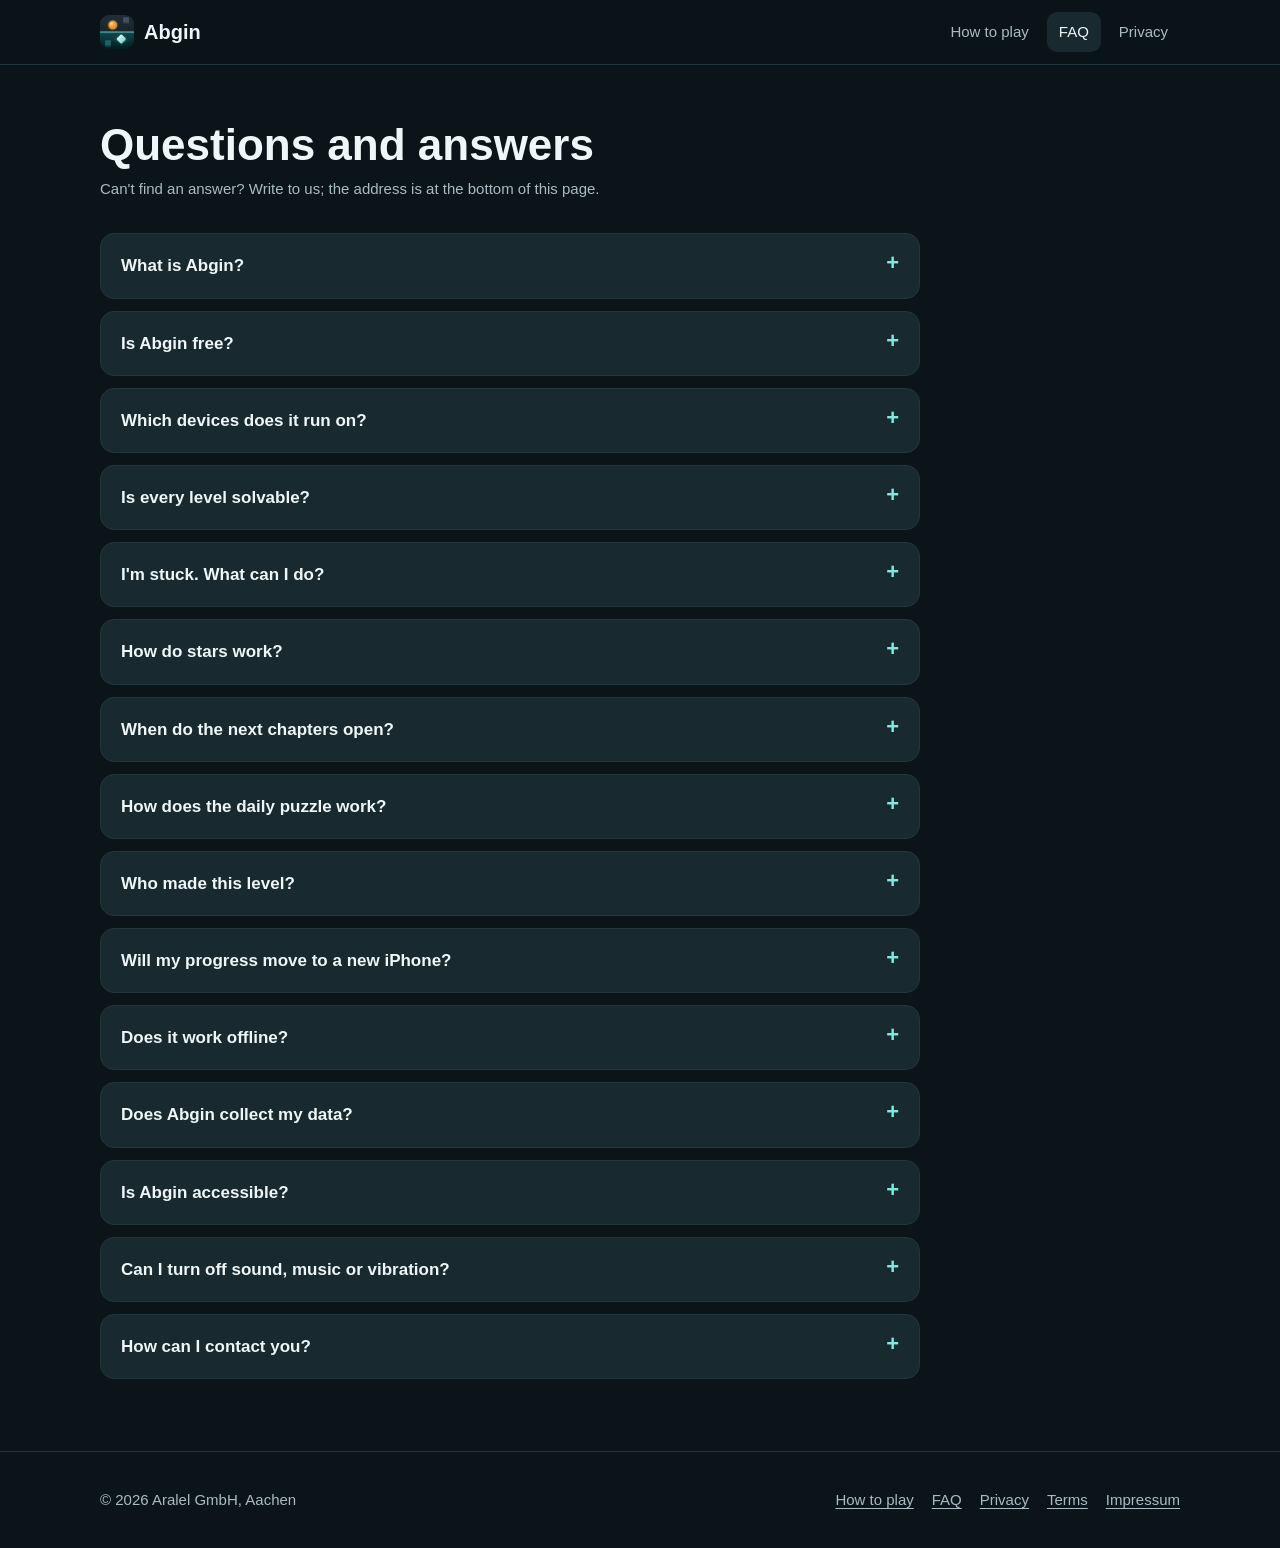
==== faq.html @ dc17db9b "feat: update legal information, add website landing page, and" ====
<!doctype html>
<html lang="en">
<head>
  <meta charset="utf-8">
  <meta name="viewport" content="width=device-width, initial-scale=1, viewport-fit=cover">
  <title>Abgin – Questions and answers</title>
  <meta name="description" content="Answers about Abgin: price, devices, stars, chapters, the daily puzzle, iCloud, privacy and accessibility.">
  <meta name="theme-color" content="#0b1418">
  <link rel="icon" href="assets/favicon-64.png" type="image/png">
  <link rel="apple-touch-icon" href="assets/apple-touch-icon.png">
  <link rel="stylesheet" href="style.css">
</head>
<body>
  <a class="skip-link" href="#main">Skip to content</a>
  <header class="site-header">
    <div class="wrap">
      <a class="brand" href="index.html"><img src="assets/icon-512.png" alt="" width="34" height="34">Abgin</a>
      <nav class="site-nav" aria-label="Main">
        <a href="how-to-play.html">How to play</a>
        <a href="faq.html" aria-current="page">FAQ</a>
        <a href="privacy.html">Privacy</a>
      </nav>
    </div>
  </header>

  <main id="main" class="page">
    <div class="wrap">
      <h1>Questions and answers</h1>
      <p class="updated">Can't find an answer? Write to us; the address is at the bottom of this page.</p>
      <div class="faq">
        <details><summary>What is Abgin?</summary><p>A calm puzzle game for iPhone. Every swipe moves two pieces: an amber circle on the top board and its reflection, a teal diamond, on the board below the water. Up and down move both the same way, left and right are mirrored. You win when both reach their rings on the same move. <a href="how-to-play.html">How to play</a></p></details>
        <details><summary>Is Abgin free?</summary><p>Yes. Abgin is free to download and play, with a small banner ad at the bottom of the screen. There are no in-app purchases, no subscriptions and no currencies.</p></details>
        <details><summary>Which devices does it run on?</summary><p>iPhone with iOS 18 or later.</p></details>
        <details><summary>Is every level solvable?</summary><p>Yes. Every level is checked by a solver that tries every possible sequence of swipes. The solver also sets each level's par: the fewest moves that solve it.</p></details>
        <details><summary>I'm stuck. What can I do?</summary><p>Undo as many moves as you like, or restart; a restart can be undone too. For a nudge, tap the light bulb: after a short ad, an arrow shows the best next move. If no ad is available, the hint is free.</p></details>
        <details><summary>How do stars work?</summary><p>Solve a level in par moves for three stars, within about a third more moves for two, and any solve earns one. A hint does not cost you stars.</p></details>
        <details><summary>When do the next chapters open?</summary><ul><li>Still water: solve 12 levels of First light.</li><li>Frost: solve 20 levels of Still water.</li><li>Locks: earn 120 stars.</li><li>Twin glass: earn 180 stars.</li></ul><p>Inside a chapter, the next three unsolved levels are always open, so one hard level never blocks you.</p></details>
        <details><summary>How does the daily puzzle work?</summary><p>After 12 levels of First light, a new puzzle appears every day at midnight, your local time. Solve one each day to build a streak. If you miss one or two days, you can keep your streak for 5 stars; after three missed days it starts again.</p></details>
        <details><summary>Who made this level?</summary><p>Every level shows its creator while you play, like "by Aralel".</p></details>
        <details><summary>Will my progress move to a new iPhone?</summary><p>Yes, if iCloud is turned on for Abgin. Your stars, solved levels and streak sync through your own iCloud account. Progress from two devices is combined, keeping the best result for each level.</p></details>
        <details><summary>Does it work offline?</summary><p>Yes. Everything works without a connection. Ads need one; without an ad, hints are free.</p></details>
        <details><summary>Does Abgin collect my data?</summary><p>There is no account and no analytics. Ads come from Google AdMob: where the law requires it, Google's consent form asks for your choices first, and you can change them any time in Settings → Privacy options. If the app crashes, a technical error report without personal details helps us fix it. Details in the <a href="privacy.html">privacy policy</a>.</p></details>
        <details><summary>Is Abgin accessible?</summary><p>The game supports VoiceOver (move with the four direction actions instead of swiping), Dynamic Type and Reduce Motion. The two pieces have different shapes, not only different colours, and doors and switches are paired by letter.</p></details>
        <details><summary>Can I turn off sound, music or vibration?</summary><p>Yes, in Settings. Abgin also follows the silent switch and plays alongside your own music.</p></details>
        <details><summary>How can I contact you?</summary><p>Write to <a href="mailto:support@aralel.com">support@aralel.com</a>. We read every message.</p></details>
      </div>
    </div>
  </main>

  <footer class="site-footer">
    <div class="wrap">
      <span>© 2026 Aralel GmbH, Aachen</span>
      <nav class="footer-links" aria-label="Legal">
        <a href="how-to-play.html">How to play</a>
        <a href="faq.html">FAQ</a>
        <a href="privacy.html">Privacy</a>
        <a href="terms.html">Terms</a>
        <a href="impressum.html">Impressum</a>
      </nav>
    </div>
  </footer>
</body>
</html>
---- style.css ----
/* Abgin website. No external fonts, scripts or trackers: the system font stack keeps the site fast and private. */

:root {
  color-scheme: dark;
  --background: #0b1418;
  --surface: #121e23;
  --surface-raised: #182930;
  --border: #22363d;
  --text: #eef6f7;
  --text-muted: #a7bcc2;
  --amber: #f0a040;
  --amber-light: #ffd08a;
  --teal: #7fe9df;
  --teal-deep: #113237;
  --radius: 16px;
  --content-width: 1080px;
  --font: -apple-system, BlinkMacSystemFont, "SF Pro Text", "Segoe UI", Roboto, "Helvetica Neue", Arial, sans-serif;
  --font-rounded: ui-rounded, "SF Pro Rounded", -apple-system, BlinkMacSystemFont, "Segoe UI", sans-serif;
}

*, *::before, *::after { box-sizing: border-box; }

html { scroll-behavior: smooth; }
@media (prefers-reduced-motion: reduce) { html { scroll-behavior: auto; } }

body {
  margin: 0;
  background: var(--background);
  color: var(--text);
  font: 17px/1.6 var(--font);
  -webkit-font-smoothing: antialiased;
}

img, video, svg { max-width: 100%; height: auto; display: block; }

a { color: var(--teal); text-underline-offset: 3px; }
a:hover { color: #b9fff8; }
:focus-visible { outline: 3px solid var(--amber-light); outline-offset: 3px; border-radius: 6px; }

.skip-link {
  position: absolute; left: 16px; top: -48px; padding: 10px 14px; z-index: 10;
  background: var(--amber); color: #1a1205; border-radius: 10px; font-weight: 600; text-decoration: none;
}
.skip-link:focus { top: 12px; }

.wrap { width: min(var(--content-width), 100% - 40px); margin-inline: auto; }

/* Header */
.site-header {
  position: sticky; top: 0; z-index: 5;
  background: color-mix(in srgb, var(--background) 86%, transparent);
  backdrop-filter: blur(12px); -webkit-backdrop-filter: blur(12px);
  border-bottom: 1px solid var(--border);
}
.site-header .wrap { display: flex; align-items: center; justify-content: space-between; gap: 16px; min-height: 64px; flex-wrap: wrap; }
.brand { display: flex; align-items: center; gap: 10px; color: var(--text); text-decoration: none; font: 700 20px var(--font-rounded); }
.brand img { width: 34px; height: 34px; border-radius: 9px; }
.site-nav { display: flex; gap: 6px; flex-wrap: wrap; }
.site-nav a {
  color: var(--text-muted); text-decoration: none; padding: 8px 12px; border-radius: 10px; font-size: 15px; font-weight: 500;
}
.site-nav a:hover, .site-nav a[aria-current="page"] { color: var(--text); background: var(--surface-raised); }

/* Hero */
.hero {
  background:
    radial-gradient(ellipse at 70% 55%, rgba(42, 106, 108, 0.45), transparent 60%),
    radial-gradient(ellipse at 15% 20%, rgba(240, 160, 64, 0.10), transparent 55%);
}
.hero .wrap {
  display: grid; grid-template-columns: 1.1fr 0.9fr; gap: 48px; align-items: center; padding-block: 72px 56px;
}
.hero h1 { font: 700 clamp(40px, 6vw, 64px)/1.05 var(--font-rounded); margin: 0 0 18px; letter-spacing: -0.02em; }
.hero h1 .reflect { color: var(--teal); }
.hero p.lead { font-size: 20px; color: var(--text-muted); margin: 0 0 28px; max-width: 34em; }
.cta-row { display: flex; gap: 14px; flex-wrap: wrap; align-items: center; }
.button {
  display: inline-flex; align-items: center; gap: 10px; padding: 14px 22px; border-radius: 14px;
  font-weight: 600; text-decoration: none; min-height: 48px;
}
.button-primary { background: var(--amber); color: #1a1205; }
.button-primary:hover { background: var(--amber-light); color: #1a1205; }
.button-secondary { background: var(--surface-raised); color: var(--text); border: 1px solid var(--border); }
.button-secondary:hover { color: var(--text); border-color: var(--teal); }
.note { font-size: 14px; color: var(--text-muted); }

.phone {
  justify-self: center; width: min(320px, 80vw); padding: 10px; border-radius: 46px;
  background: linear-gradient(160deg, #2b3a40, #10191d); box-shadow: 0 30px 80px rgba(0, 0, 0, 0.55), 0 0 0 1px #34474e inset;
}
.phone video, .phone img { border-radius: 37px; width: 100%; background: var(--surface); }

/* Sections */
section { padding-block: 64px; }
section.alt { background: var(--surface); border-block: 1px solid var(--border); }
.section-title { font: 700 clamp(28px, 4vw, 38px)/1.15 var(--font-rounded); margin: 0 0 12px; letter-spacing: -0.01em; }
.section-intro { color: var(--text-muted); margin: 0 0 36px; max-width: 40em; font-size: 18px; }

.features { display: grid; grid-template-columns: repeat(auto-fit, minmax(280px, 1fr)); gap: 18px; }
.feature { background: var(--surface-raised); border: 1px solid var(--border); border-radius: var(--radius); padding: 22px; }
section.alt .feature { background: var(--background); }
.feature h3 { margin: 10px 0 6px; font-size: 19px; }
.feature p { margin: 0; color: var(--text-muted); font-size: 16px; }
.feature .icon { width: 40px; height: 40px; border-radius: 12px; display: grid; place-items: center; background: var(--teal-deep); color: var(--teal); }
.feature .icon svg { width: 22px; height: 22px; }

.gallery { display: grid; grid-template-columns: repeat(auto-fit, minmax(170px, 1fr)); gap: 20px; }
.gallery figure { margin: 0; }
.gallery img { border-radius: 22px; border: 1px solid var(--border); }
.gallery figcaption { margin-top: 10px; font-size: 14px; color: var(--text-muted); text-align: center; }

.rules { display: grid; gap: 22px; }
.rule { display: grid; grid-template-columns: minmax(0, 0.9fr) minmax(0, 1.1fr); gap: 28px; align-items: center; background: var(--surface-raised); border: 1px solid var(--border); border-radius: var(--radius); padding: 24px; }
.rule h3 { margin: 0 0 8px; font-size: 21px; }
.rule p { margin: 0 0 8px; color: var(--text-muted); }
.rule .strip { background: var(--background); border-radius: 12px; padding: 14px; overflow-x: auto; }
.rule .strip img { min-width: 360px; }
.chapter-tag { display: inline-block; font-size: 13px; font-weight: 600; color: var(--teal); background: var(--teal-deep); padding: 3px 10px; border-radius: 999px; margin-bottom: 8px; }

.split { display: grid; grid-template-columns: 1fr 1fr; gap: 40px; align-items: center; }
.split .phone { width: min(280px, 70vw); }

/* FAQ */
.faq { display: grid; gap: 12px; max-width: 820px; }
.faq details { background: var(--surface-raised); border: 1px solid var(--border); border-radius: 14px; padding: 4px 20px; }
.faq summary { cursor: pointer; font-weight: 600; padding: 14px 0; list-style: none; display: flex; justify-content: space-between; gap: 16px; }
.faq summary::-webkit-details-marker { display: none; }
.faq summary::after { content: "+"; color: var(--teal); font-size: 22px; line-height: 1; }
.faq details[open] summary::after { content: "–"; }
.faq details p, .faq details ul { margin: 0 0 16px; color: var(--text-muted); }

/* Text pages (privacy, terms, imprint) */
.page { padding-block: 56px 72px; }
.page h1 { font: 700 clamp(32px, 5vw, 44px)/1.1 var(--font-rounded); margin: 0 0 8px; }
.page .updated { color: var(--text-muted); margin: 0 0 32px; font-size: 15px; }
.prose { max-width: 760px; }
.prose h2 { font-size: 22px; margin: 36px 0 10px; }
.prose p, .prose li { color: #cfdde0; }
.prose ul { padding-left: 22px; }
.placeholder { background: rgba(240, 160, 64, 0.16); color: var(--amber-light); padding: 0 4px; border-radius: 4px; }

/* Footer */
.site-footer { border-top: 1px solid var(--border); padding-block: 36px; color: var(--text-muted); font-size: 15px; }
.site-footer .wrap { display: flex; justify-content: space-between; gap: 18px; flex-wrap: wrap; align-items: center; }
.footer-links { display: flex; gap: 18px; flex-wrap: wrap; }
.footer-links a { color: var(--text-muted); }
.footer-links a:hover { color: var(--text); }

@media (max-width: 860px) {
  .hero .wrap, .split, .rule { grid-template-columns: 1fr; }
  .hero .wrap { padding-block: 48px 40px; text-align: left; }
  section { padding-block: 48px; }
}
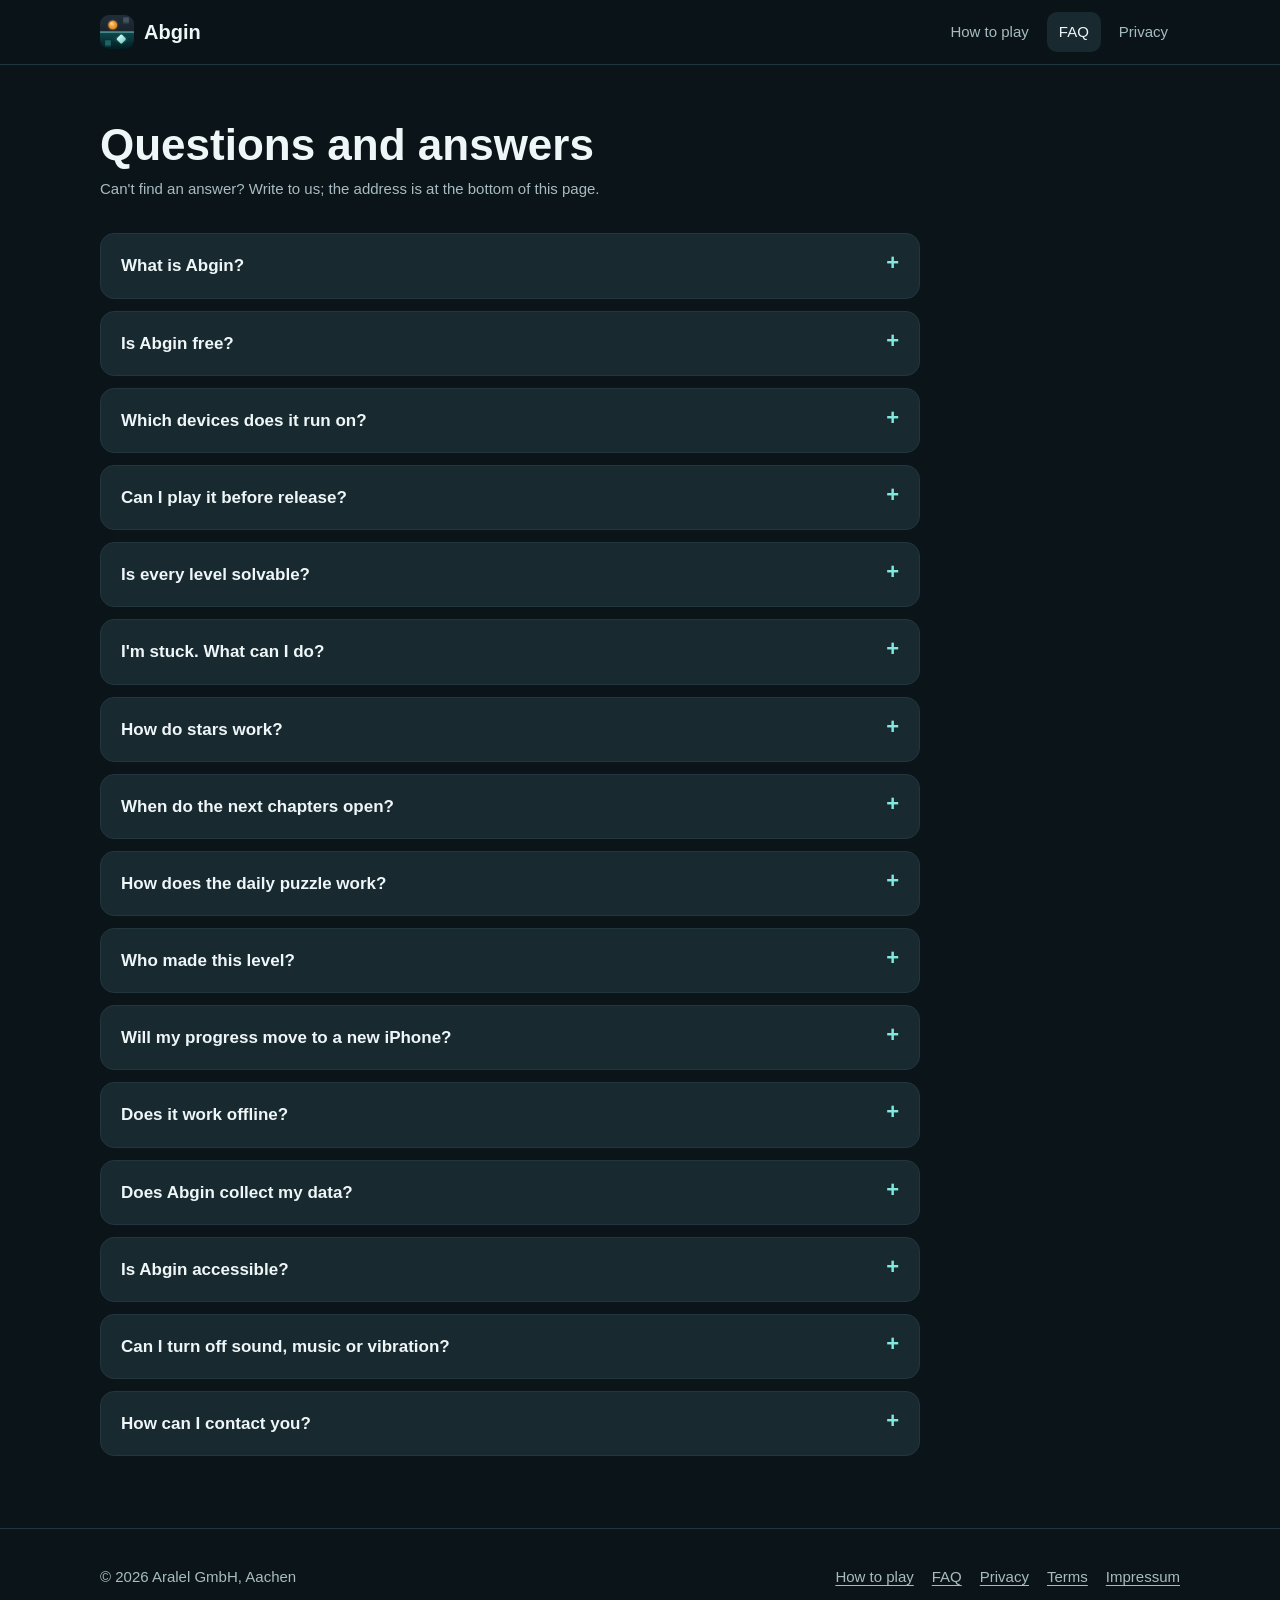
==== commit d0a11a0f: "feat: update landing page and FAQ for TestFlight beta access, add privacy policy details" ====
--- a/faq.html
+++ b/faq.html
@@ -31,6 +31,7 @@
         <details><summary>What is Abgin?</summary><p>A calm puzzle game for iPhone. Every swipe moves two pieces: an amber circle on the top board and its reflection, a teal diamond, on the board below the water. Up and down move both the same way, left and right are mirrored. You win when both reach their rings on the same move. <a href="how-to-play.html">How to play</a></p></details>
         <details><summary>Is Abgin free?</summary><p>Yes. Abgin is free to download and play, with a small banner ad at the bottom of the screen. There are no in-app purchases, no subscriptions and no currencies.</p></details>
         <details><summary>Which devices does it run on?</summary><p>iPhone with iOS 18 or later.</p></details>
+        <details><summary>Can I play it before release?</summary><p>Yes. Join the public beta on <a target="_blank" rel="noopener noreferrer" href="https://testflight.apple.com/join/DgAMh4zm">TestFlight</a>: install Apple's free <a target="_blank" rel="noopener noreferrer" href="https://apps.apple.com/app/testflight/id899247664">TestFlight app</a>, open the link on your iPhone and tap Accept. Beta builds expire after 90 days; TestFlight offers each new one. Feedback and screenshots you send from TestFlight reach us directly.</p></details>
         <details><summary>Is every level solvable?</summary><p>Yes. Every level is checked by a solver that tries every possible sequence of swipes. The solver also sets each level's par: the fewest moves that solve it.</p></details>
         <details><summary>I'm stuck. What can I do?</summary><p>Undo as many moves as you like, or restart; a restart can be undone too. For a nudge, tap the light bulb: after a short ad, an arrow shows the best next move. If no ad is available, the hint is free.</p></details>
         <details><summary>How do stars work?</summary><p>Solve a level in par moves for three stars, within about a third more moves for two, and any solve earns one. A hint does not cost you stars.</p></details>
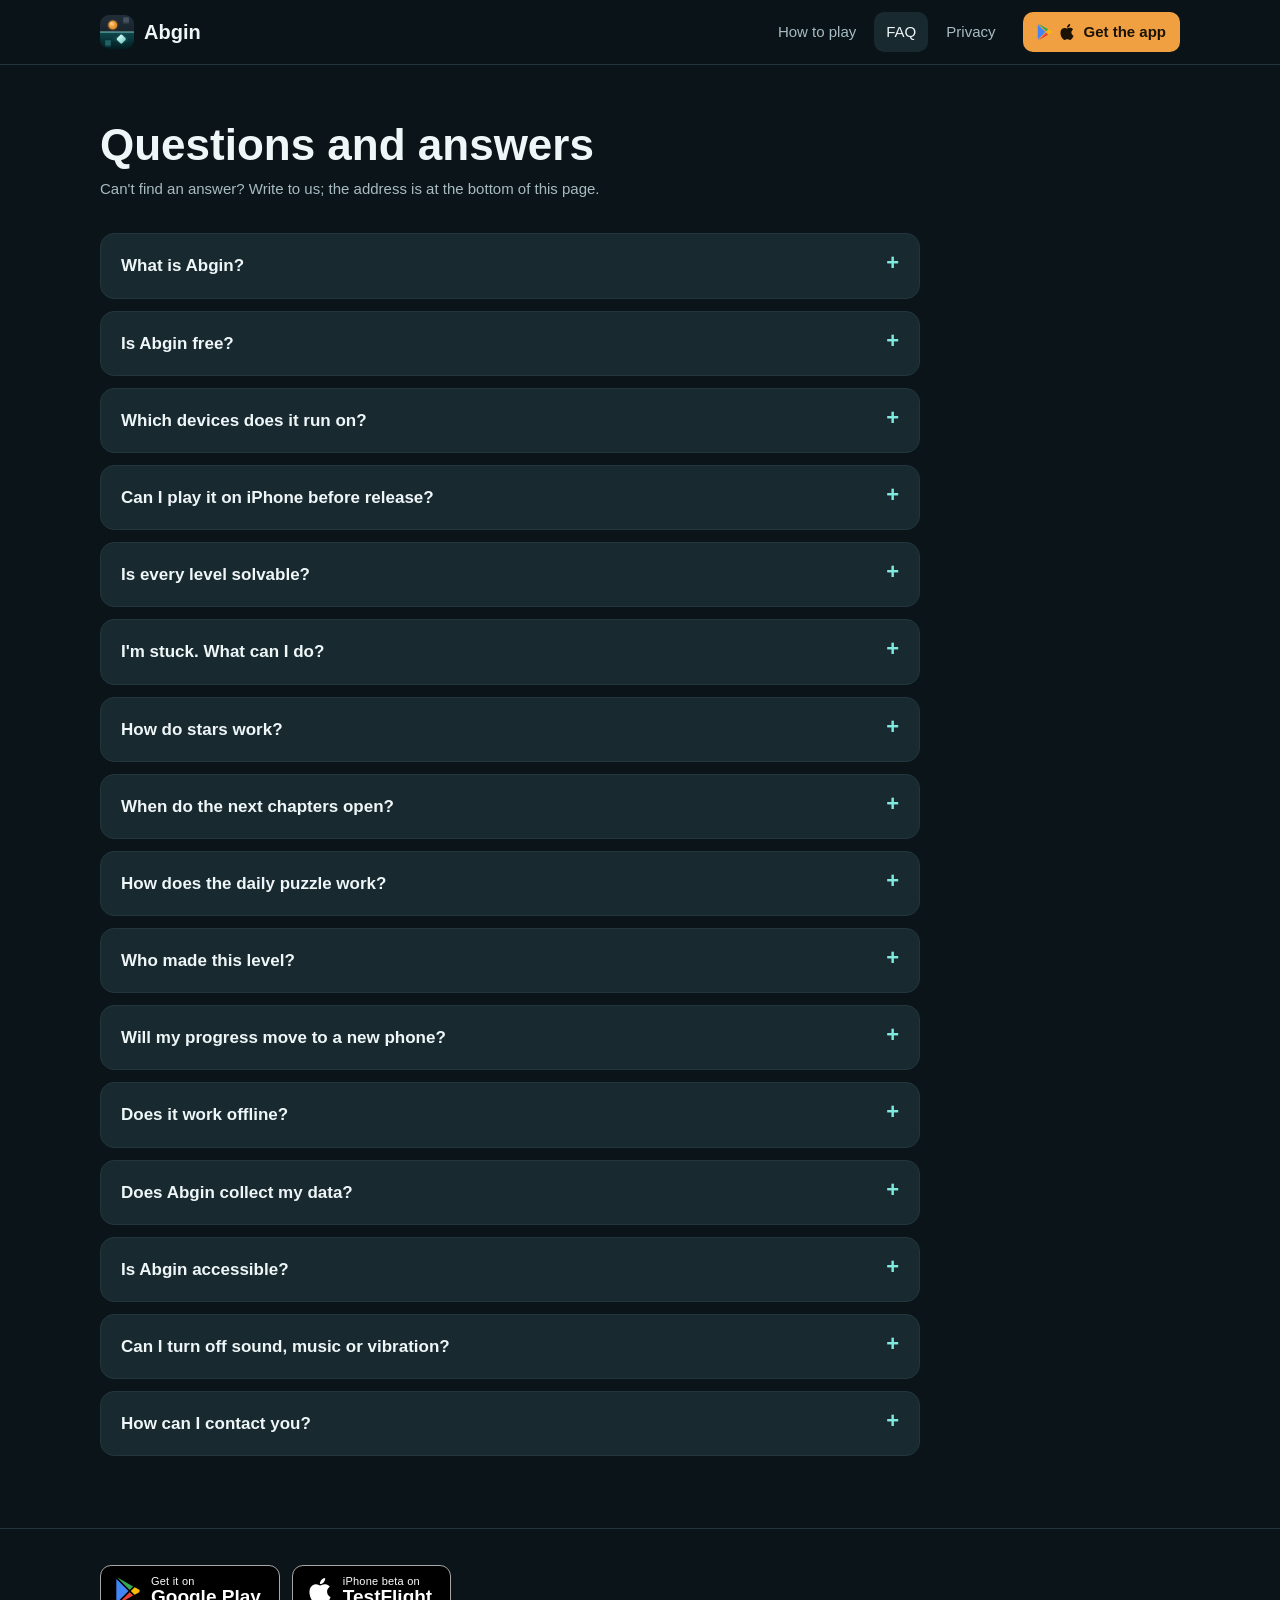
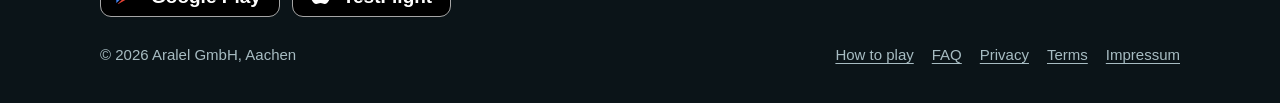
==== commit cfa73700: "Update app description and add Android support - Updated meta description and Open Graph description" ====
--- a/faq.html
+++ b/faq.html
@@ -4,7 +4,7 @@
   <meta charset="utf-8">
   <meta name="viewport" content="width=device-width, initial-scale=1, viewport-fit=cover">
   <title>Abgin – Questions and answers</title>
-  <meta name="description" content="Answers about Abgin: price, devices, stars, chapters, the daily puzzle, iCloud, privacy and accessibility.">
+  <meta name="description" content="Answers about Abgin: price, devices, stars, chapters, the daily puzzle, moving progress, privacy and accessibility.">
   <meta name="theme-color" content="#0b1418">
   <link rel="icon" href="assets/favicon-64.png" type="image/png">
   <link rel="apple-touch-icon" href="assets/apple-touch-icon.png">
@@ -20,6 +20,7 @@
         <a href="faq.html" aria-current="page">FAQ</a>
         <a href="privacy.html">Privacy</a>
       </nav>
+      <a class="header-cta" href="index.html#download" data-store-link><svg class="logo-play" aria-hidden="true" viewBox="0 0 24 24" width="16" height="16"><path fill="#4285F4" d="M1.337.924a1.486 1.486 0 0 0-.112.568v21.017c0 .217.045.419.124.6l11.155-11.087z"/><path fill="#34A853" d="M13.544 10.989l3.258-3.238L3.45.195a1.466 1.466 0 0 0-.946-.179z"/><path fill="#FBBC04" d="M22.018 13.298l-3.919 2.218-3.515-3.493 3.543-3.521 3.891 2.202a1.49 1.49 0 0 1 0 2.594z"/><path fill="#EA4335" d="M13.544 13.056l-11 10.933c.298.036.612-.016.906-.183l13.324-7.54z"/></svg><svg class="logo-apple" aria-hidden="true" viewBox="0 0 24 24" width="16" height="16"><path fill="currentColor" d="M12.152 6.896c-.948 0-2.415-1.078-3.96-1.04-2.04.027-3.91 1.183-4.961 3.014-2.117 3.675-.546 9.103 1.519 12.09 1.013 1.454 2.208 3.09 3.792 3.039 1.52-.065 2.09-.987 3.935-.987 1.831 0 2.35.987 3.96.948 1.637-.026 2.676-1.48 3.676-2.948 1.156-1.688 1.636-3.325 1.662-3.415-.039-.013-3.182-1.221-3.22-4.857-.026-3.04 2.48-4.494 2.597-4.559-1.429-2.09-3.623-2.324-4.39-2.376-2-.156-3.675 1.09-4.61 1.09zM15.53 3.83c.843-1.012 1.4-2.427 1.245-3.83-1.207.052-2.662.805-3.532 1.818-.78.896-1.454 2.338-1.338 3.714 1.338.104 2.715-.688 3.625-1.701"/></svg><span>Get the app</span></a>
     </div>
   </header>
 
@@ -28,21 +29,21 @@
       <h1>Questions and answers</h1>
       <p class="updated">Can't find an answer? Write to us; the address is at the bottom of this page.</p>
       <div class="faq">
-        <details><summary>What is Abgin?</summary><p>A calm puzzle game for iPhone. Every swipe moves two pieces: an amber circle on the top board and its reflection, a teal diamond, on the board below the water. Up and down move both the same way, left and right are mirrored. You win when both reach their rings on the same move. <a href="how-to-play.html">How to play</a></p></details>
+        <details><summary>What is Abgin?</summary><p>A calm puzzle game for Android and iPhone. Every swipe moves two pieces: an amber circle on the top board and its reflection, a teal diamond, on the board below the water. Up and down move both the same way, left and right are mirrored. You win when both reach their rings on the same move. <a href="how-to-play.html">How to play</a></p></details>
         <details><summary>Is Abgin free?</summary><p>Yes. Abgin is free to download and play, with a small banner ad at the bottom of the screen. There are no in-app purchases, no subscriptions and no currencies.</p></details>
-        <details><summary>Which devices does it run on?</summary><p>iPhone with iOS 18 or later.</p></details>
-        <details><summary>Can I play it before release?</summary><p>Yes. Join the public beta on <a target="_blank" rel="noopener noreferrer" href="https://testflight.apple.com/join/DgAMh4zm">TestFlight</a>: install Apple's free <a target="_blank" rel="noopener noreferrer" href="https://apps.apple.com/app/testflight/id899247664">TestFlight app</a>, open the link on your iPhone and tap Accept. Beta builds expire after 90 days; TestFlight offers each new one. Feedback and screenshots you send from TestFlight reach us directly.</p></details>
+        <details><summary>Which devices does it run on?</summary><p>Android phones, tablets and foldables with Android 8.0 or later: get it on <a target="_blank" rel="noopener noreferrer" href="https://play.google.com/store/apps/details?id=com.aralel.abgin">Google Play</a>. On tablets and in landscape the two boards sit side by side. iPhone with iOS 18 or later: coming soon to the App Store.</p></details>
+        <details><summary>Can I play it on iPhone before release?</summary><p>Yes. Join the public beta on <a target="_blank" rel="noopener noreferrer" href="https://testflight.apple.com/join/DgAMh4zm">TestFlight</a>: install Apple's free <a target="_blank" rel="noopener noreferrer" href="https://apps.apple.com/app/testflight/id899247664">TestFlight app</a>, open the link on your iPhone and tap Accept. Beta builds expire after 90 days; TestFlight offers each new one. Feedback and screenshots you send from TestFlight reach us directly.</p></details>
         <details><summary>Is every level solvable?</summary><p>Yes. Every level is checked by a solver that tries every possible sequence of swipes. The solver also sets each level's par: the fewest moves that solve it.</p></details>
         <details><summary>I'm stuck. What can I do?</summary><p>Undo as many moves as you like, or restart; a restart can be undone too. For a nudge, tap the light bulb: after a short ad, an arrow shows the best next move. If no ad is available, the hint is free.</p></details>
         <details><summary>How do stars work?</summary><p>Solve a level in par moves for three stars, within about a third more moves for two, and any solve earns one. A hint does not cost you stars.</p></details>
         <details><summary>When do the next chapters open?</summary><ul><li>Still water: solve 12 levels of First light.</li><li>Frost: solve 20 levels of Still water.</li><li>Locks: earn 120 stars.</li><li>Twin glass: earn 180 stars.</li></ul><p>Inside a chapter, the next three unsolved levels are always open, so one hard level never blocks you.</p></details>
         <details><summary>How does the daily puzzle work?</summary><p>After 12 levels of First light, a new puzzle appears every day at midnight, your local time. Solve one each day to build a streak. If you miss one or two days, you can keep your streak for 5 stars; after three missed days it starts again.</p></details>
         <details><summary>Who made this level?</summary><p>Every level shows its creator while you play, like "by Aralel".</p></details>
-        <details><summary>Will my progress move to a new iPhone?</summary><p>Yes, if iCloud is turned on for Abgin. Your stars, solved levels and streak sync through your own iCloud account. Progress from two devices is combined, keeping the best result for each level.</p></details>
+        <details><summary>Will my progress move to a new phone?</summary><p>Yes. On iPhone, turn on iCloud for Abgin: your stars, solved levels and streak sync through your own iCloud account, and progress from two devices is combined, keeping the best result for each level. On Android, your progress is part of your Google account backup if backup is turned on, so a reinstall or a new phone restores it. Progress does not move between Android and iPhone.</p></details>
         <details><summary>Does it work offline?</summary><p>Yes. Everything works without a connection. Ads need one; without an ad, hints are free.</p></details>
         <details><summary>Does Abgin collect my data?</summary><p>There is no account and no analytics. Ads come from Google AdMob: where the law requires it, Google's consent form asks for your choices first, and you can change them any time in Settings → Privacy options. If the app crashes, a technical error report without personal details helps us fix it. Details in the <a href="privacy.html">privacy policy</a>.</p></details>
-        <details><summary>Is Abgin accessible?</summary><p>The game supports VoiceOver (move with the four direction actions instead of swiping), Dynamic Type and Reduce Motion. The two pieces have different shapes, not only different colours, and doors and switches are paired by letter.</p></details>
-        <details><summary>Can I turn off sound, music or vibration?</summary><p>Yes, in Settings. Abgin also follows the silent switch and plays alongside your own music.</p></details>
+        <details><summary>Is Abgin accessible?</summary><p>The game supports VoiceOver on iPhone and TalkBack on Android (move with the four direction actions instead of swiping), large text, and Reduce Motion on iPhone or Remove animations on Android. The two pieces have different shapes, not only different colours, and doors and switches are paired by letter.</p></details>
+        <details><summary>Can I turn off sound, music or vibration?</summary><p>Yes, in Settings. On iPhone, Abgin also follows the silent switch; on both, it plays alongside your own music.</p></details>
         <details><summary>How can I contact you?</summary><p>Write to <a href="mailto:support@aralel.com">support@aralel.com</a>. We read every message.</p></details>
       </div>
     </div>
@@ -50,6 +51,11 @@
 
   <footer class="site-footer">
     <div class="wrap">
+      <div class="footer-stores" aria-label="Download Abgin" role="group">
+        <a class="store-badge" target="_blank" rel="noopener noreferrer" href="https://play.google.com/store/apps/details?id=com.aralel.abgin"><svg class="logo-play" aria-hidden="true" viewBox="0 0 24 24" width="26" height="26"><path fill="#4285F4" d="M1.337.924a1.486 1.486 0 0 0-.112.568v21.017c0 .217.045.419.124.6l11.155-11.087z"/><path fill="#34A853" d="M13.544 10.989l3.258-3.238L3.45.195a1.466 1.466 0 0 0-.946-.179z"/><path fill="#FBBC04" d="M22.018 13.298l-3.919 2.218-3.515-3.493 3.543-3.521 3.891 2.202a1.49 1.49 0 0 1 0 2.594z"/><path fill="#EA4335" d="M13.544 13.056l-11 10.933c.298.036.612-.016.906-.183l13.324-7.54z"/></svg><span><small>Get it on</small>Google Play</span></a>
+        <!-- After the iOS release, point this at the App Store page and change the text to "Download on the App Store". -->
+        <a class="store-badge" target="_blank" rel="noopener noreferrer" href="https://testflight.apple.com/join/DgAMh4zm"><svg class="logo-apple" aria-hidden="true" viewBox="0 0 24 24" width="26" height="26"><path fill="currentColor" d="M12.152 6.896c-.948 0-2.415-1.078-3.96-1.04-2.04.027-3.91 1.183-4.961 3.014-2.117 3.675-.546 9.103 1.519 12.09 1.013 1.454 2.208 3.09 3.792 3.039 1.52-.065 2.09-.987 3.935-.987 1.831 0 2.35.987 3.96.948 1.637-.026 2.676-1.48 3.676-2.948 1.156-1.688 1.636-3.325 1.662-3.415-.039-.013-3.182-1.221-3.22-4.857-.026-3.04 2.48-4.494 2.597-4.559-1.429-2.09-3.623-2.324-4.39-2.376-2-.156-3.675 1.09-4.61 1.09zM15.53 3.83c.843-1.012 1.4-2.427 1.245-3.83-1.207.052-2.662.805-3.532 1.818-.78.896-1.454 2.338-1.338 3.714 1.338.104 2.715-.688 3.625-1.701"/></svg><span><small>iPhone beta on</small>TestFlight</span></a>
+      </div>
       <span>© 2026 Aralel GmbH, Aachen</span>
       <nav class="footer-links" aria-label="Legal">
         <a href="how-to-play.html">How to play</a>
@@ -60,5 +66,6 @@
       </nav>
     </div>
   </footer>
+  <script src="site.js" defer></script>
 </body>
 </html>
--- a/style.css
+++ b/style.css
@@ -151,3 +151,55 @@
   .hero .wrap { padding-block: 48px 40px; text-align: left; }
   section { padding-block: 48px; }
 }
+
+/* Store badges (hero and footer): black like the official badges, with the store logos as inline SVG. */
+.store-badge {
+  display: inline-flex; align-items: center; gap: 10px; min-height: 52px; padding: 7px 18px 7px 14px;
+  background: #000; color: #fff; border: 1px solid #a6a6a6; border-radius: 11px; text-decoration: none;
+  font-weight: 600; font-size: 19px; line-height: 1.1;
+}
+.store-badge:hover { color: #fff; border-color: var(--teal); }
+.store-badge span { display: flex; flex-direction: column; }
+.store-badge small { font-size: 11px; font-weight: 500; letter-spacing: 0.02em; }
+.store-badge svg { flex-shrink: 0; }
+#download { scroll-margin-top: 96px; }
+
+/* Header download button */
+.header-cta {
+  display: inline-flex; align-items: center; gap: 6px; padding: 8px 14px; min-height: 40px; border-radius: 10px;
+  background: var(--amber); color: #1a1205; text-decoration: none; font-size: 15px; font-weight: 600;
+}
+.header-cta:hover { background: var(--amber-light); color: #1a1205; }
+.header-cta span { margin-left: 2px; }
+.site-header .wrap > .site-nav { margin-left: auto; }
+
+/* Footer badges */
+.footer-stores { display: flex; gap: 12px; flex-wrap: wrap; flex-basis: 100%; margin-bottom: 8px; }
+
+/* Install prompt, shown by site.js on Android phones and iPhones */
+.install-prompt {
+  position: fixed; left: 12px; right: 12px; bottom: calc(12px + env(safe-area-inset-bottom, 0px)); z-index: 20;
+  display: flex; align-items: center; gap: 12px; padding: 12px 12px 12px 14px; max-width: 560px; margin-inline: auto;
+  background: var(--surface-raised); border: 1px solid var(--border); border-radius: 18px;
+  box-shadow: 0 16px 48px rgba(0, 0, 0, 0.55);
+}
+.install-prompt img { width: 48px; height: 48px; border-radius: 12px; }
+.install-prompt-text { flex: 1; min-width: 0; line-height: 1.3; }
+.install-prompt-text strong { display: block; font-size: 16px; }
+.install-prompt-text span { font-size: 14px; color: var(--text-muted); }
+.install-prompt .header-cta { flex-shrink: 0; }
+.install-prompt-close {
+  flex-shrink: 0; width: 40px; height: 40px; border: 0; border-radius: 10px; background: transparent;
+  color: var(--text-muted); font-size: 24px; line-height: 1; cursor: pointer;
+}
+.install-prompt-close:hover { color: var(--text); background: var(--surface); }
+body.has-install-prompt { padding-bottom: calc(96px + env(safe-area-inset-bottom, 0px)); }
+@media (prefers-reduced-motion: no-preference) {
+  .install-prompt { animation: install-prompt-in 0.35s ease-out; }
+  @keyframes install-prompt-in { from { transform: translateY(24px); opacity: 0; } }
+}
+@media (max-width: 520px) {
+  .site-header .wrap { min-height: 56px; }
+  .site-nav { order: 3; flex-basis: 100%; margin-left: 0; padding-bottom: 8px; }
+  .site-header .wrap > .site-nav { margin-left: 0; }
+}
